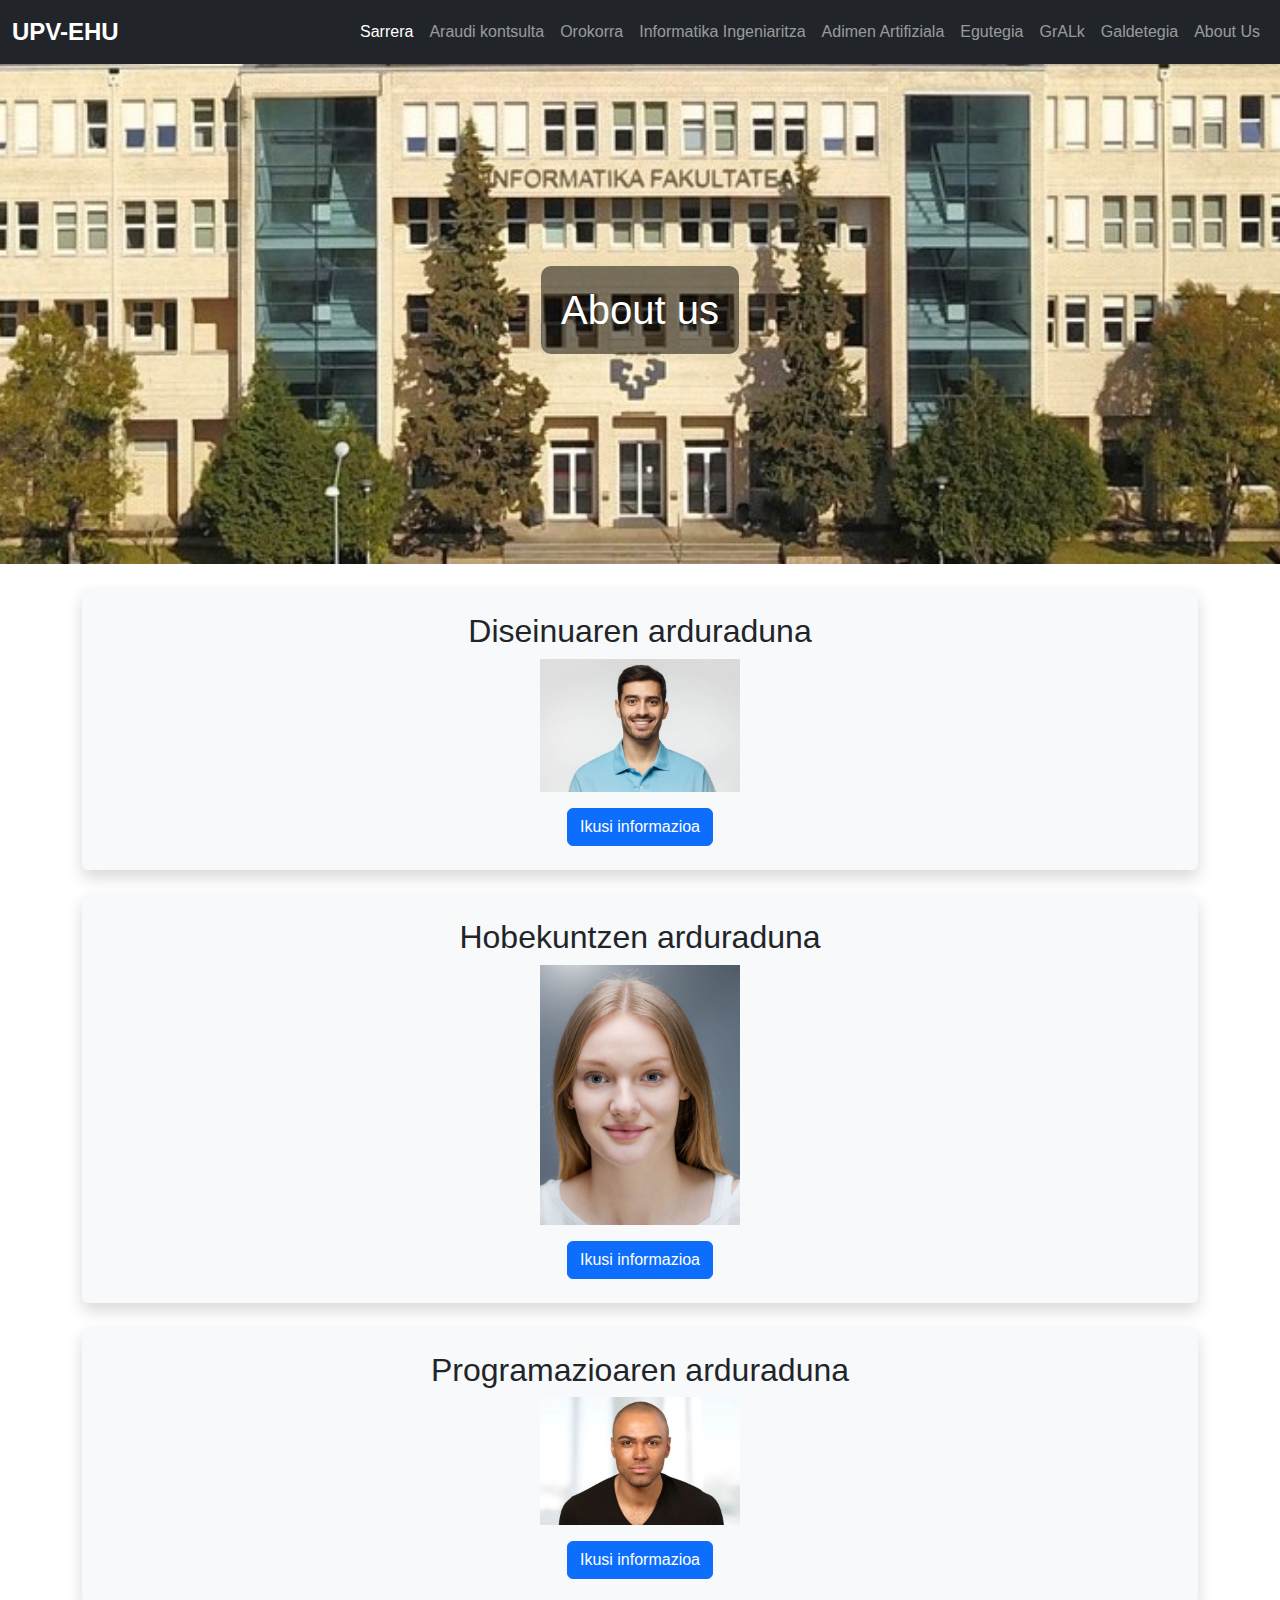
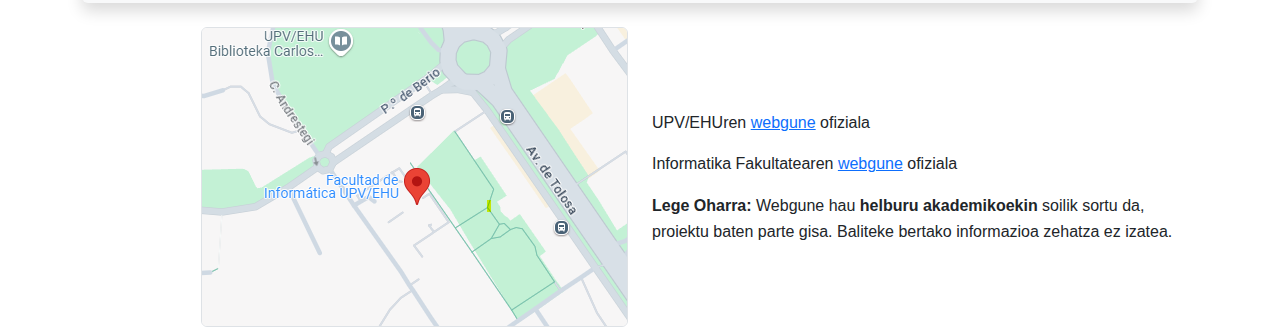
==== about-us.html @ e144ff52 "luken" ====
<!DOCTYPE html>
<html lang="es">
<head>
    <meta charset="UTF-8">
    <meta name="viewport" content="width=device-width, initial-scale=1.0">
    <title>Araudiaren Kontsulta</title>
    <link href="https://cdn.jsdelivr.net/npm/bootstrap@5.3.0/dist/css/bootstrap.min.css" rel="stylesheet">
    <link rel="stylesheet" href="styles.css">
</head>
<body>
    <nav class="navbar navbar-expand-lg navbar-dark bg-dark">
        <div class="container-fluid">
            <a class="navbar-brand" href="#">UPV-EHU</a>
            <button class="navbar-toggler" type="button" data-bs-toggle="collapse" data-bs-target="#navbarNav">
                <span class="navbar-toggler-icon"></span>
            </button>
            <div class="collapse navbar-collapse" id="navbarNav">
                <ul class="navbar-nav ms-auto">
                    <li class="nav-item"><a class="nav-link active" href="index.html">Sarrera</a></li>
                    <li class="nav-item"><a class="nav-link" href="araudiarenKontsulta.html">Araudi kontsulta</a></li>
                    <li class="nav-item"><a class="nav-link" href="orokorra.html">Orokorra</a></li>
                    <li class="nav-item"><a class="nav-link" href="informatika-ingeniaritza.html">Informatika Ingeniaritza</a></li>
                    <li class="nav-item"><a class="nav-link" href="adimen-artifiziala.html">Adimen Artifiziala</a></li>
                    <li class="nav-item"><a class="nav-link" href="egutegia.html">Egutegia</a></li>
                    <li class="nav-item"><a class="nav-link" href="gralk.html">GrALk</a></li>
                    <li class="nav-item"><a class="nav-link" href="galdetegia.html">Galdetegia</a></li>
                    <li class="nav-item"><a class="nav-link" href="about-us.html">About Us</a></li>
                </ul>
            </div>
        </div>
    </nav>
    <div class="hero-section">
        <h1>About us</h1>
    </div>
    <div class="container mt-4">
        <div class="content-section mb-4 p-4 bg-light rounded shadow">
            <h2 class="text-center">Diseinuaren arduraduna</h2>
            <div class="text-center">
                <img src="unax.jpg" alt="Orokorra" class="img-fluid mb-3">
            </div>
            <div class="text-center">
                <button class="btn btn-primary" data-bs-toggle="collapse" data-bs-target="#infoOrokorra">Ikusi informazioa</button>
                <div id="infoOrokorra" class="collapse mt-3">
                    <p>Unax Amunarriz naiz.</p>
                    <p>unaxAmunarriz@gmail.com</p>
                </div>
            </div>
        </div>

        <div class="content-section mb-4 p-4 bg-light rounded shadow">
            <h2 class="text-center">Hobekuntzen arduraduna</h2>
            <div class="text-center">
                <img src="zuriñe.jpg" alt="Ingeniaritza Informatika" class="img-fluid mb-3">
            </div>
            <div class="text-center">
                <button class="btn btn-primary" data-bs-toggle="collapse" data-bs-target="#infoIngeniaritza">Ikusi informazioa</button>
                <div id="infoIngeniaritza" class="collapse mt-3">
                    <p>Zuriñe Behobide naiz.</p>
                    <p>zuriñeBehobide@gmail.com</p>
                </div>
            </div>
        </div>

        <div class="content-section mb-4 p-4 bg-light rounded shadow">
            <h2 class="text-center">Programazioaren arduraduna</h2>
            <div class="text-center">
                <img src="luken.jpg" alt="Adimen Artifiziala" class="img-fluid mb-3">
            </div>
            <div class="text-center">
                <button class="btn btn-primary" data-bs-toggle="collapse" data-bs-target="#infoAdimenArtifiziala">Ikusi informazioa</button>
                <div id="infoAdimenArtifiziala" class="collapse mt-3">
                    <p>Luken Aizpiolea naiz.</p>
                    <p>lukenAizpiolea@gmail.com</p>
                </div>
            </div>
        </div>
    </div>

    <div class="container mt-4">
        <div class="row align-items-center">
            <div class="col-md-6 text-center text-md-end">
                <a href="https://www.google.es/maps/place/Facultad+de+Inform%C3%A1tica+UPV%2FEHU/@43.3070551,-2.0107562,19.82z/data=!4m6!3m5!1s0xd51b074753cca0d:0x6b04b77ccb51f778!8m2!3d43.3072761!4d-2.0106852!16s%2Fg%2F12116rqw?hl=es&entry=ttu&g_ep=EgoyMDI0MTExOS4yIKXMDSoASAFQAw%3D%3D" target="_blank">
                    <img src="mapa.png" alt="Mapa de la ubicación" class="img-fluid border rounded">
                </a>
            </div>
            <div class="col-md-6 text-center text-md-start mt-3 mt-md-0">
                <p>UPV/EHUren <a href="https://www.ehu.eus/eu/web/informatika-fakultatea" target="_blank">webgune</a> ofiziala</p>
                <p>Informatika Fakultatearen <a href="https://www.ehu.eus/eu/home" target="_blank">webgune</a> ofiziala</p>
                <b>Lege Oharra:</b> Webgune hau <b>helburu akademikoekin</b> soilik sortu da, proiektu baten parte gisa. Baliteke bertako informazioa zehatza ez izatea.
            </div>
        </div>
    </div>
       
    <script src="https://cdn.jsdelivr.net/npm/bootstrap@5.3.0/dist/js/bootstrap.bundle.min.js"></script>
</body>
</html>
---- styles.css ----
body {
    font-family: 'Arial', sans-serif;
    line-height: 1.6;
    align-items: center;
}
.navbar-brand {
    font-size: 1.5rem;
    font-weight: bold;
}
.hero-section {
    background: url('eraikuntza.jpg') no-repeat center center/cover;
    height: 500px;
    color: white;
    display: flex;
    justify-content: center;
    align-items: center;
}
.hero-section h1 {
    background-color: rgba(0, 0, 0, 0.5);
    padding: 20px;
    border-radius: 10px;
}
.carousel img {
    border-radius: 10px;
}
.content-section img {
    width: 200px; 
    height: auto; 
    max-width: 100%; 
}
.form-check-input {
    background-color: #f8f9fa;
}
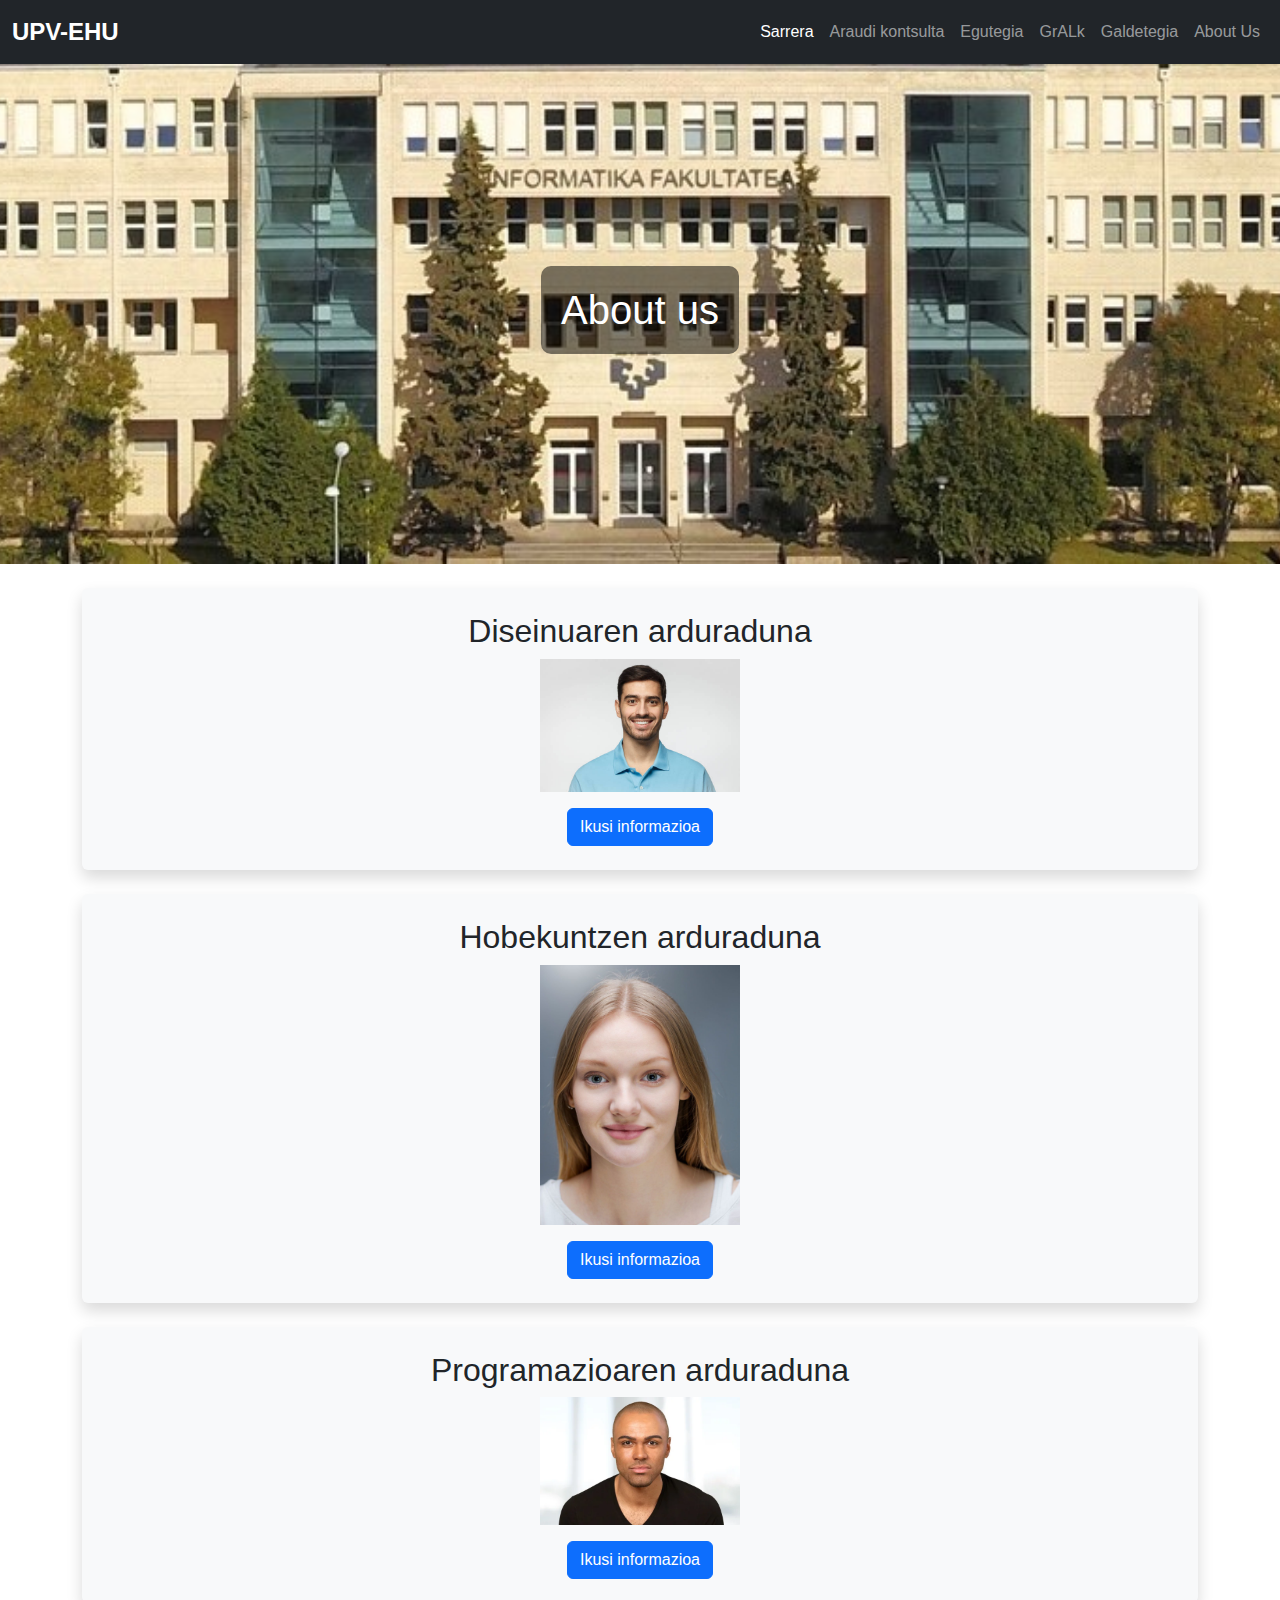
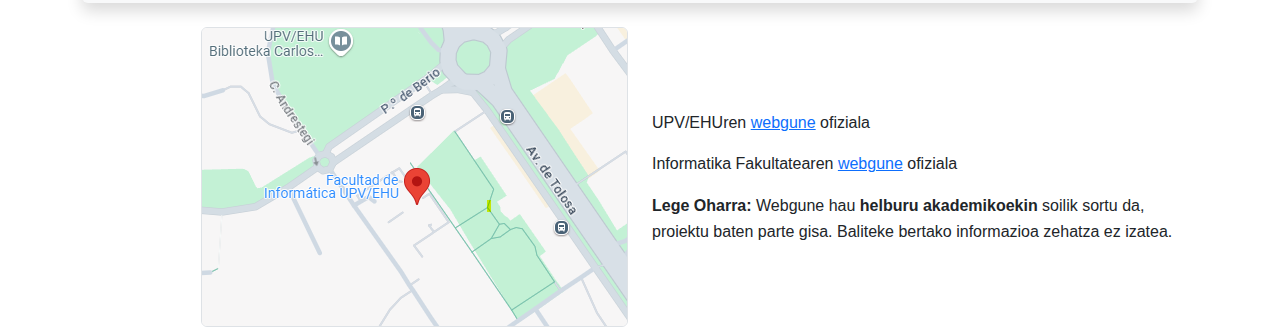
==== commit 08a0f41e: "araudian aldaketak" ====
--- a/about-us.html
+++ b/about-us.html
@@ -18,9 +18,6 @@
                 <ul class="navbar-nav ms-auto">
                     <li class="nav-item"><a class="nav-link active" href="index.html">Sarrera</a></li>
                     <li class="nav-item"><a class="nav-link" href="araudiarenKontsulta.html">Araudi kontsulta</a></li>
-                    <li class="nav-item"><a class="nav-link" href="orokorra.html">Orokorra</a></li>
-                    <li class="nav-item"><a class="nav-link" href="informatika-ingeniaritza.html">Informatika Ingeniaritza</a></li>
-                    <li class="nav-item"><a class="nav-link" href="adimen-artifiziala.html">Adimen Artifiziala</a></li>
                     <li class="nav-item"><a class="nav-link" href="egutegia.html">Egutegia</a></li>
                     <li class="nav-item"><a class="nav-link" href="gralk.html">GrALk</a></li>
                     <li class="nav-item"><a class="nav-link" href="galdetegia.html">Galdetegia</a></li>
